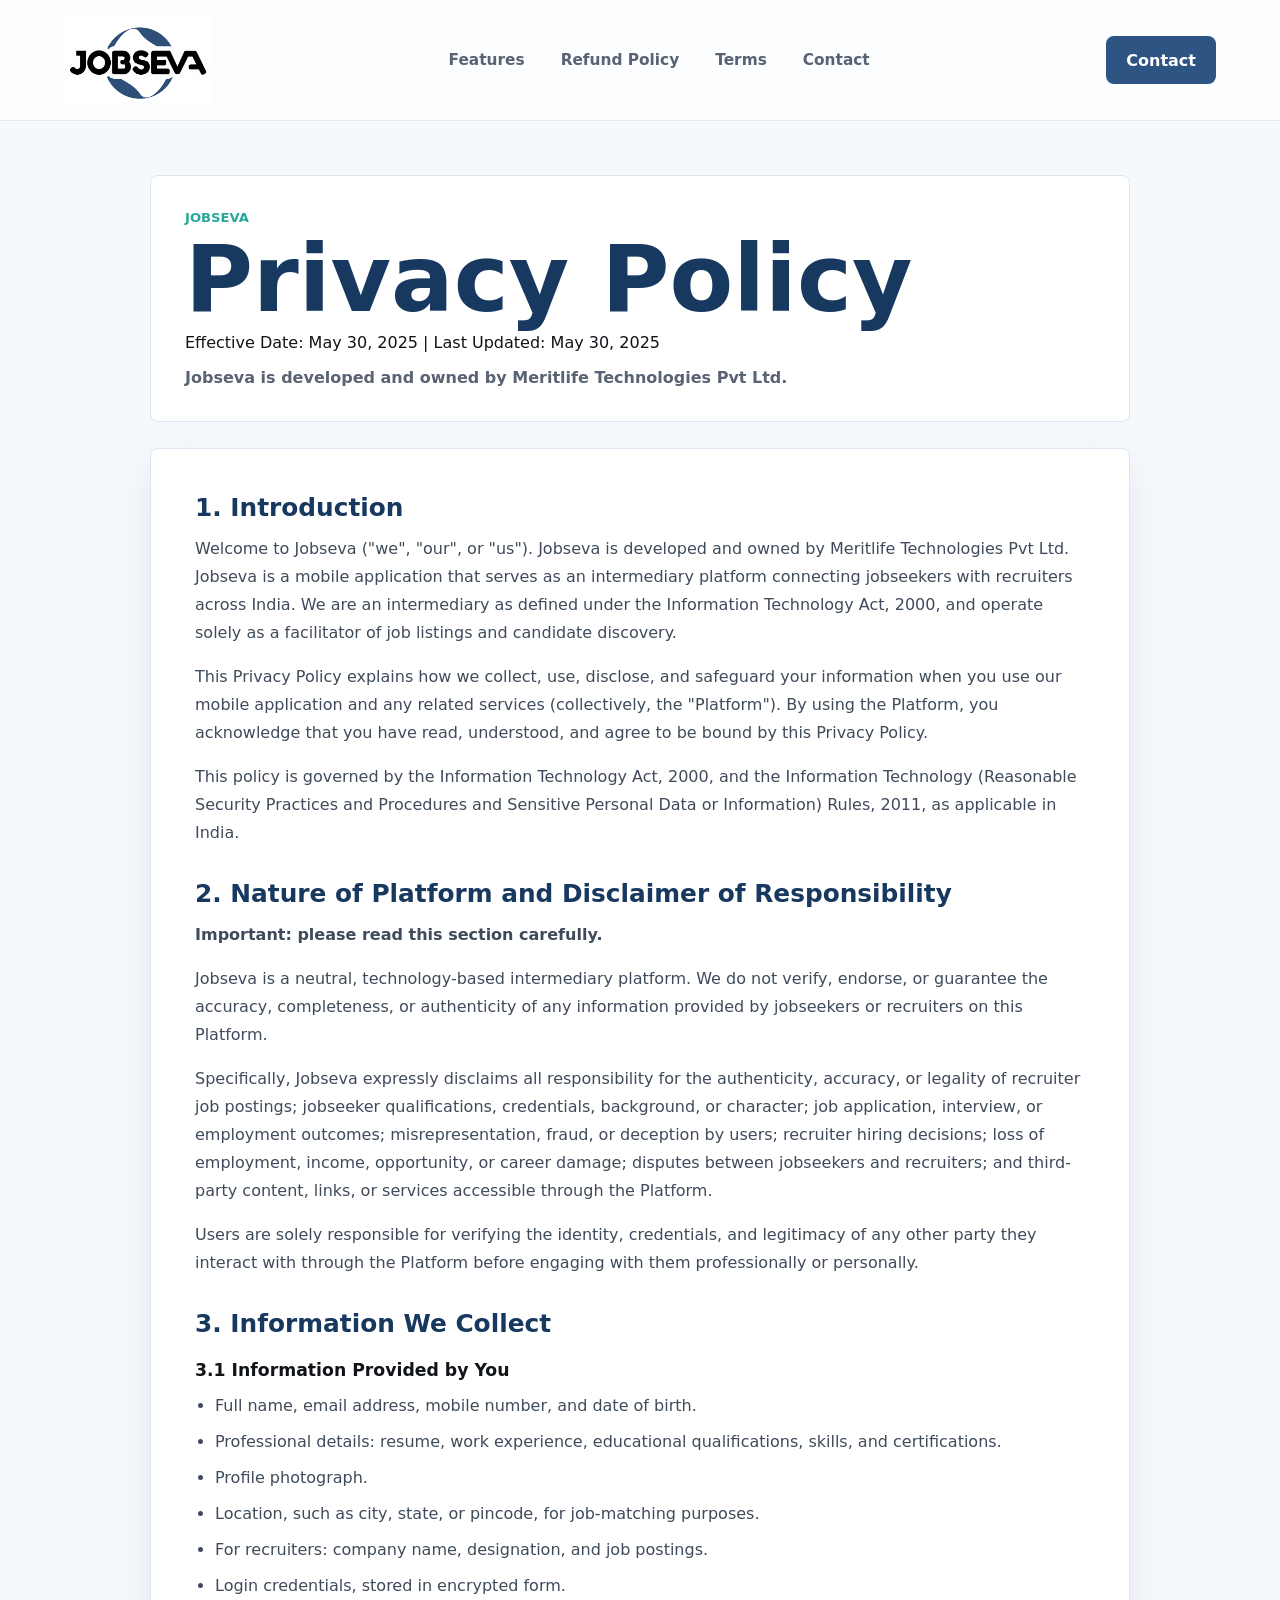
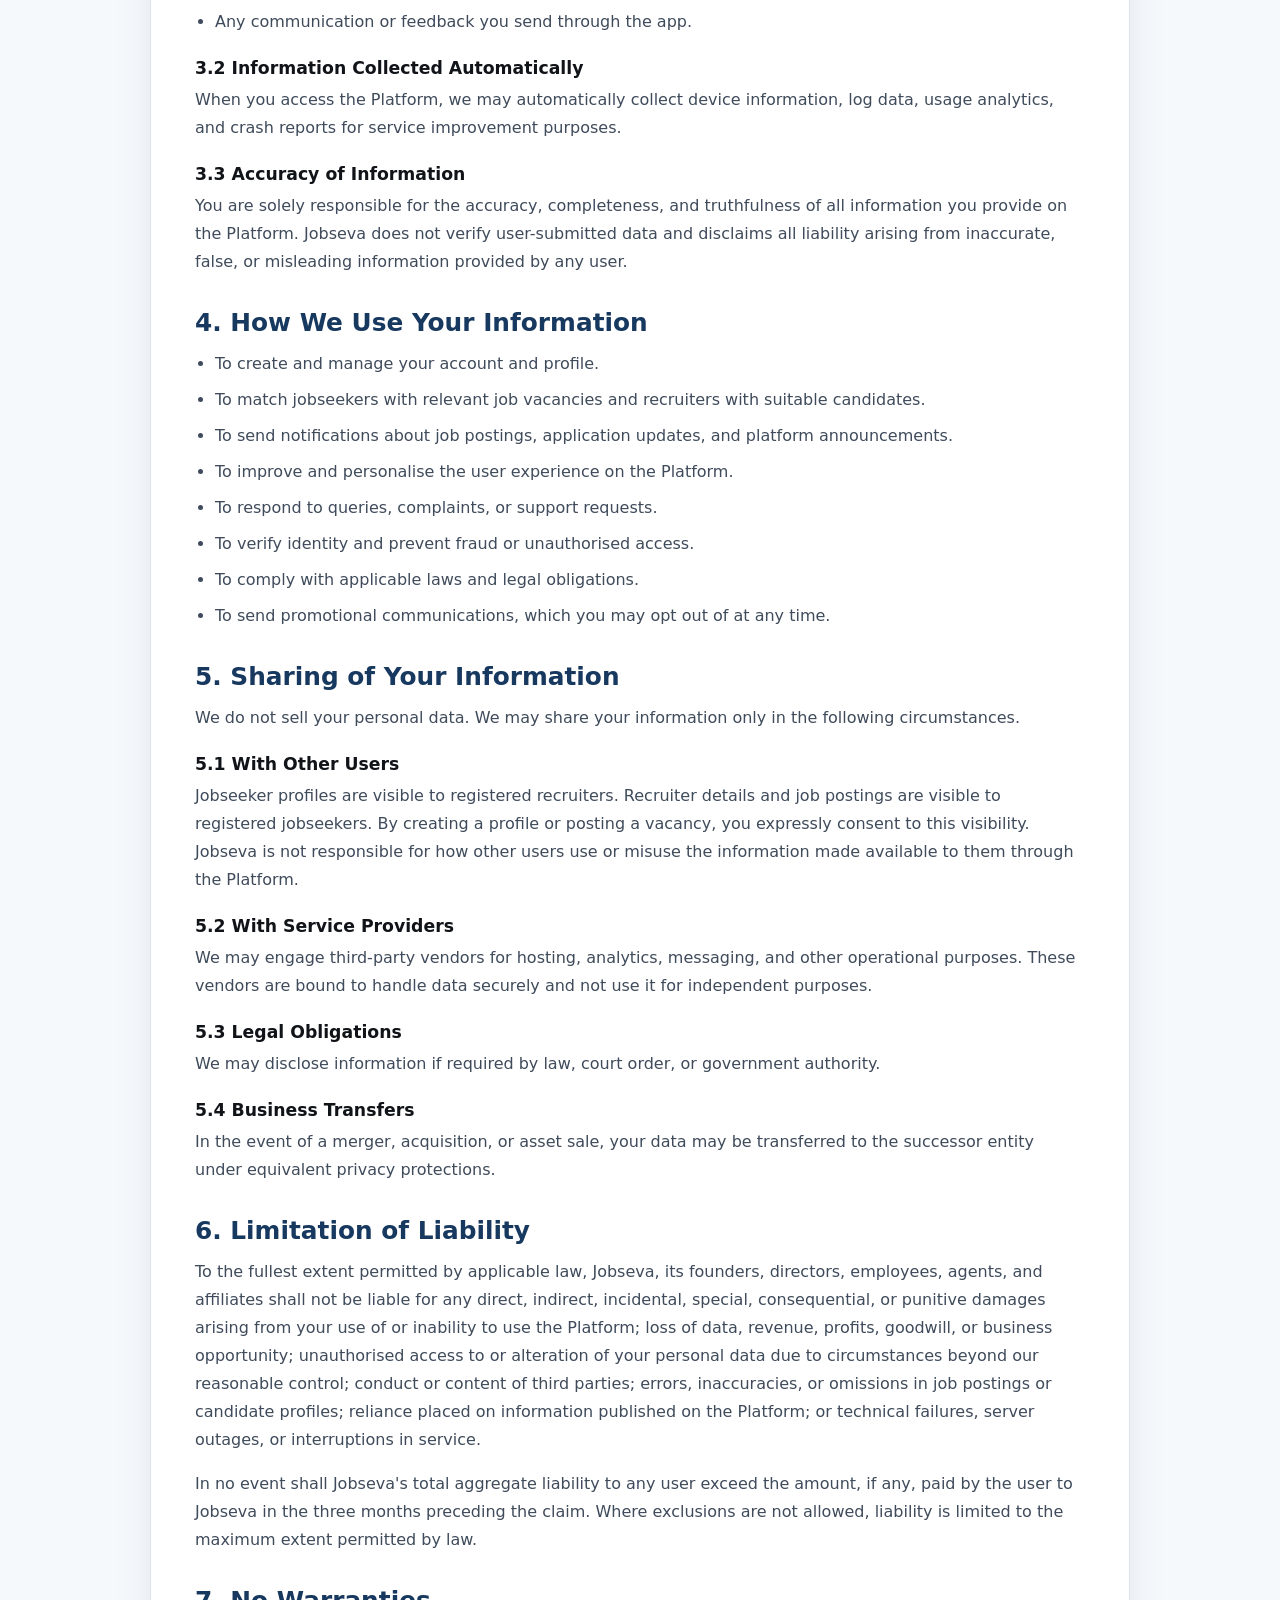
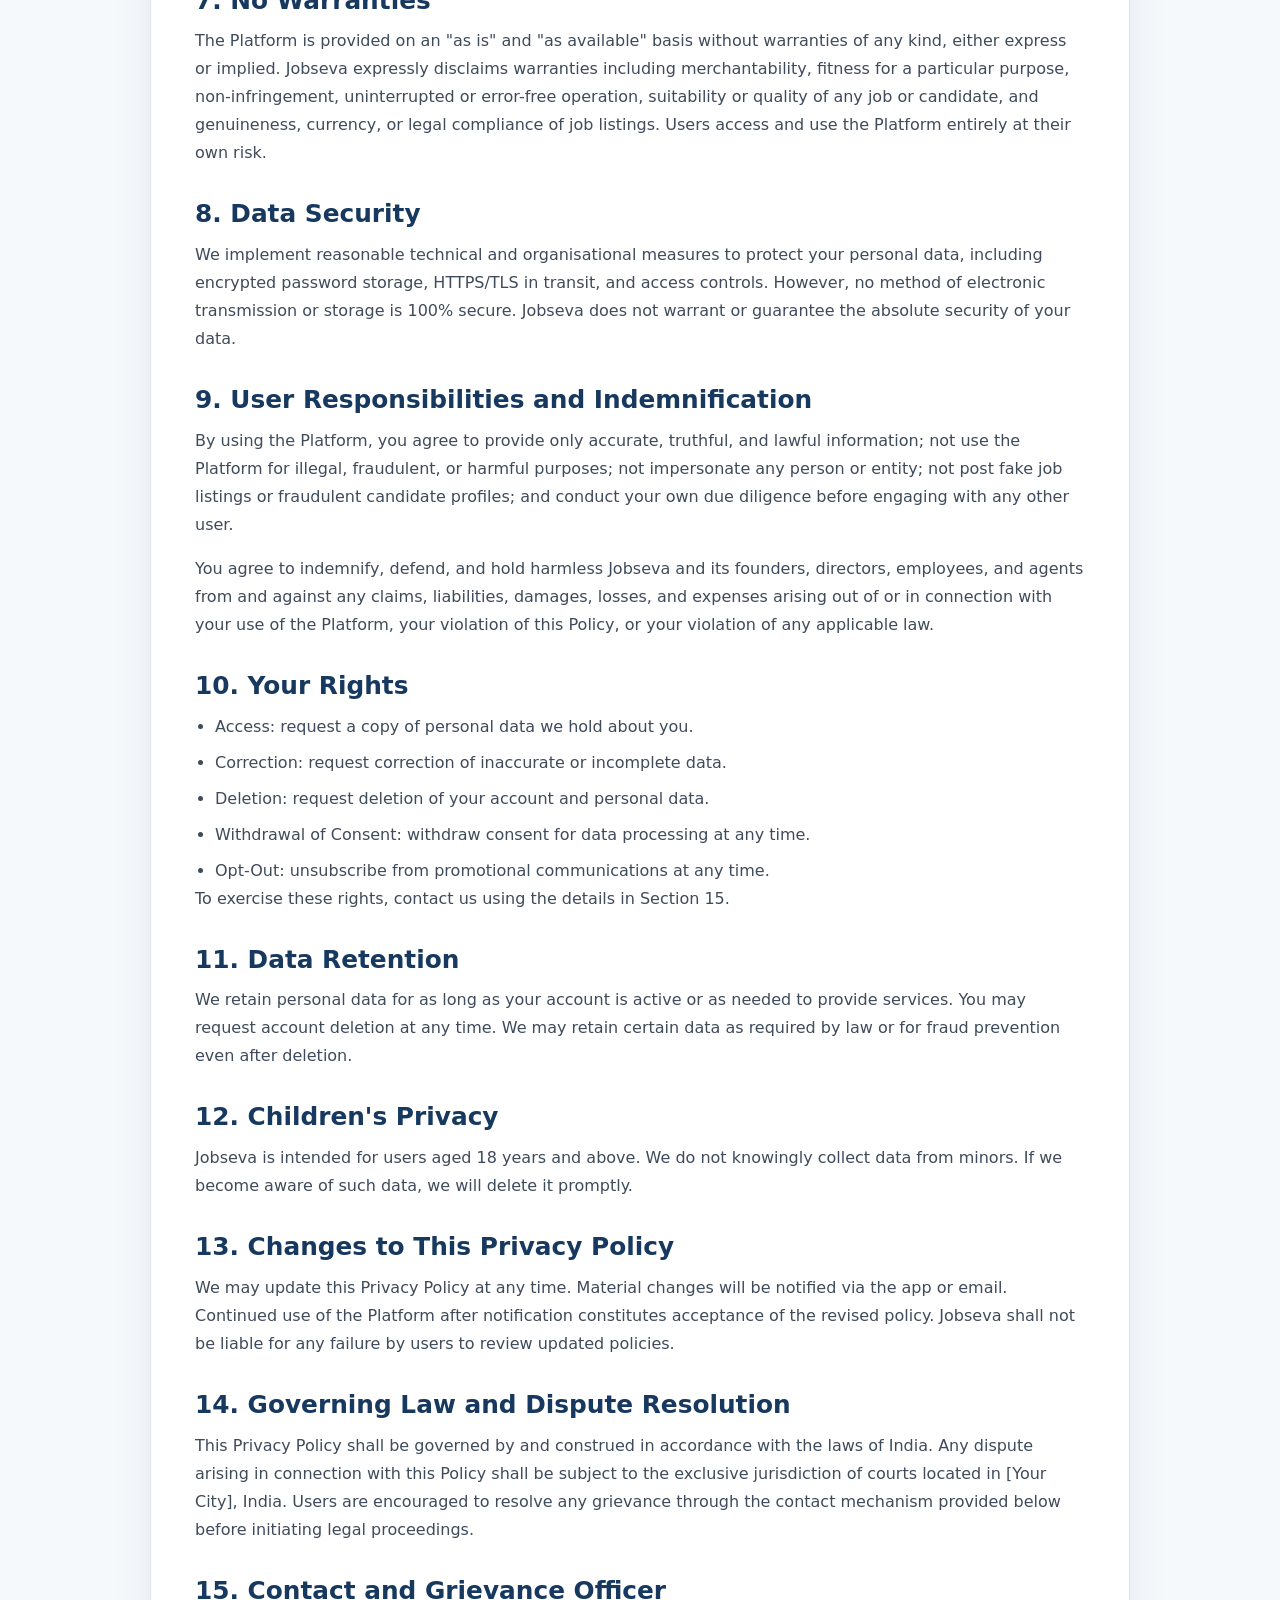
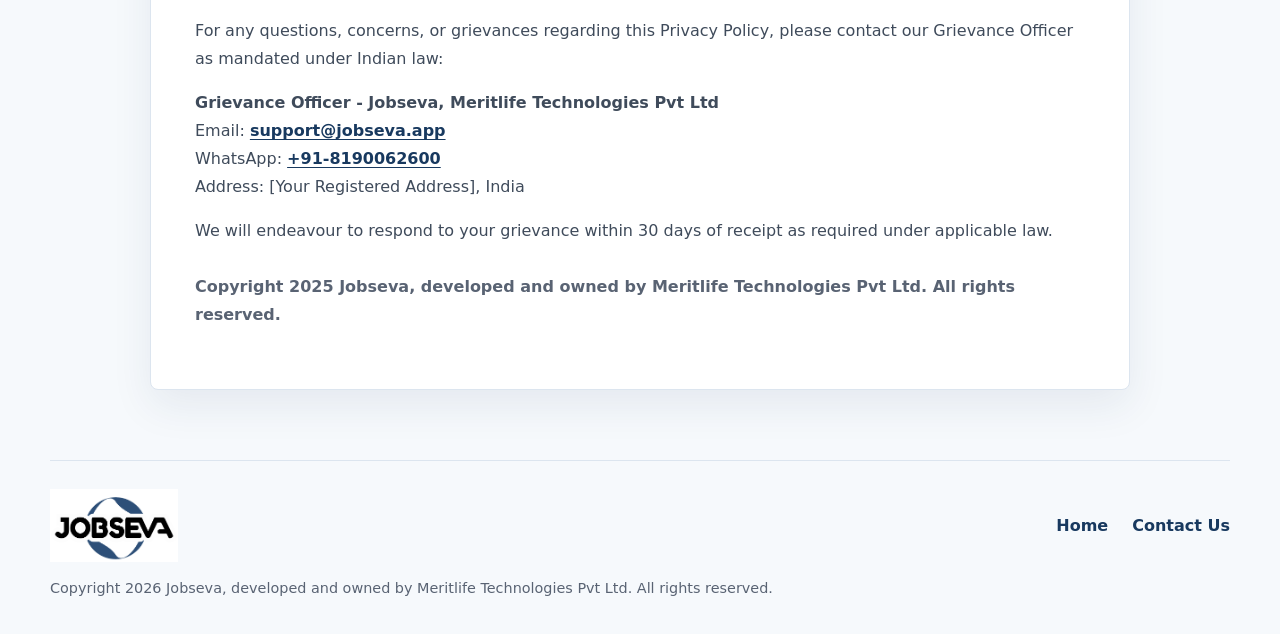
==== privacy-policy.html @ 1d665de0 "initial commit" ====
<!DOCTYPE html>
<html lang="en">
  <head>
    <meta charset="UTF-8" />
    <meta name="viewport" content="width=device-width, initial-scale=1.0" />
    <title>Jobseva Privacy Policy</title>
    <link rel="stylesheet" href="styles.css" />
  </head>
  <body class="legal-page">
    <header class="site-header">
      <a class="brand" href="index.html" aria-label="Jobseva home">
        <img src="jobseva-logo-cropped.png" alt="Jobseva" />
      </a>
      <nav class="nav-links" aria-label="Primary navigation">
        <a href="index.html#features">Features</a>
        <a href="index.html#refund-policy">Refund Policy</a>
        <a href="index.html#terms-and-conditions">Terms</a>
        <a href="index.html#contact">Contact</a>
      </nav>
      <a class="header-cta" href="index.html#contact">Contact</a>
    </header>

    <main class="legal-shell">
      <section class="legal-hero">
        <p class="eyebrow">JOBSEVA</p>
        <h1>Privacy Policy</h1>
        <p>Effective Date: May 30, 2025 | Last Updated: May 30, 2025</p>
        <p>Jobseva is developed and owned by Meritlife Technologies Pvt Ltd.</p>
      </section>

      <article class="legal-document">
        <h2>1. Introduction</h2>
        <p>Welcome to Jobseva ("we", "our", or "us"). Jobseva is developed and owned by Meritlife Technologies Pvt Ltd. Jobseva is a mobile application that serves as an intermediary platform connecting jobseekers with recruiters across India. We are an intermediary as defined under the Information Technology Act, 2000, and operate solely as a facilitator of job listings and candidate discovery.</p>
        <p>This Privacy Policy explains how we collect, use, disclose, and safeguard your information when you use our mobile application and any related services (collectively, the "Platform"). By using the Platform, you acknowledge that you have read, understood, and agree to be bound by this Privacy Policy.</p>
        <p>This policy is governed by the Information Technology Act, 2000, and the Information Technology (Reasonable Security Practices and Procedures and Sensitive Personal Data or Information) Rules, 2011, as applicable in India.</p>

        <h2>2. Nature of Platform and Disclaimer of Responsibility</h2>
        <p><strong>Important: please read this section carefully.</strong></p>
        <p>Jobseva is a neutral, technology-based intermediary platform. We do not verify, endorse, or guarantee the accuracy, completeness, or authenticity of any information provided by jobseekers or recruiters on this Platform.</p>
        <p>Specifically, Jobseva expressly disclaims all responsibility for the authenticity, accuracy, or legality of recruiter job postings; jobseeker qualifications, credentials, background, or character; job application, interview, or employment outcomes; misrepresentation, fraud, or deception by users; recruiter hiring decisions; loss of employment, income, opportunity, or career damage; disputes between jobseekers and recruiters; and third-party content, links, or services accessible through the Platform.</p>
        <p>Users are solely responsible for verifying the identity, credentials, and legitimacy of any other party they interact with through the Platform before engaging with them professionally or personally.</p>

        <h2>3. Information We Collect</h2>
        <h3>3.1 Information Provided by You</h3>
        <ul>
          <li>Full name, email address, mobile number, and date of birth.</li>
          <li>Professional details: resume, work experience, educational qualifications, skills, and certifications.</li>
          <li>Profile photograph.</li>
          <li>Location, such as city, state, or pincode, for job-matching purposes.</li>
          <li>For recruiters: company name, designation, and job postings.</li>
          <li>Login credentials, stored in encrypted form.</li>
          <li>Any communication or feedback you send through the app.</li>
        </ul>
        <h3>3.2 Information Collected Automatically</h3>
        <p>When you access the Platform, we may automatically collect device information, log data, usage analytics, and crash reports for service improvement purposes.</p>
        <h3>3.3 Accuracy of Information</h3>
        <p>You are solely responsible for the accuracy, completeness, and truthfulness of all information you provide on the Platform. Jobseva does not verify user-submitted data and disclaims all liability arising from inaccurate, false, or misleading information provided by any user.</p>

        <h2>4. How We Use Your Information</h2>
        <ul>
          <li>To create and manage your account and profile.</li>
          <li>To match jobseekers with relevant job vacancies and recruiters with suitable candidates.</li>
          <li>To send notifications about job postings, application updates, and platform announcements.</li>
          <li>To improve and personalise the user experience on the Platform.</li>
          <li>To respond to queries, complaints, or support requests.</li>
          <li>To verify identity and prevent fraud or unauthorised access.</li>
          <li>To comply with applicable laws and legal obligations.</li>
          <li>To send promotional communications, which you may opt out of at any time.</li>
        </ul>

        <h2>5. Sharing of Your Information</h2>
        <p>We do not sell your personal data. We may share your information only in the following circumstances.</p>
        <h3>5.1 With Other Users</h3>
        <p>Jobseeker profiles are visible to registered recruiters. Recruiter details and job postings are visible to registered jobseekers. By creating a profile or posting a vacancy, you expressly consent to this visibility. Jobseva is not responsible for how other users use or misuse the information made available to them through the Platform.</p>
        <h3>5.2 With Service Providers</h3>
        <p>We may engage third-party vendors for hosting, analytics, messaging, and other operational purposes. These vendors are bound to handle data securely and not use it for independent purposes.</p>
        <h3>5.3 Legal Obligations</h3>
        <p>We may disclose information if required by law, court order, or government authority.</p>
        <h3>5.4 Business Transfers</h3>
        <p>In the event of a merger, acquisition, or asset sale, your data may be transferred to the successor entity under equivalent privacy protections.</p>

        <h2>6. Limitation of Liability</h2>
        <p>To the fullest extent permitted by applicable law, Jobseva, its founders, directors, employees, agents, and affiliates shall not be liable for any direct, indirect, incidental, special, consequential, or punitive damages arising from your use of or inability to use the Platform; loss of data, revenue, profits, goodwill, or business opportunity; unauthorised access to or alteration of your personal data due to circumstances beyond our reasonable control; conduct or content of third parties; errors, inaccuracies, or omissions in job postings or candidate profiles; reliance placed on information published on the Platform; or technical failures, server outages, or interruptions in service.</p>
        <p>In no event shall Jobseva's total aggregate liability to any user exceed the amount, if any, paid by the user to Jobseva in the three months preceding the claim. Where exclusions are not allowed, liability is limited to the maximum extent permitted by law.</p>

        <h2>7. No Warranties</h2>
        <p>The Platform is provided on an "as is" and "as available" basis without warranties of any kind, either express or implied. Jobseva expressly disclaims warranties including merchantability, fitness for a particular purpose, non-infringement, uninterrupted or error-free operation, suitability or quality of any job or candidate, and genuineness, currency, or legal compliance of job listings. Users access and use the Platform entirely at their own risk.</p>

        <h2>8. Data Security</h2>
        <p>We implement reasonable technical and organisational measures to protect your personal data, including encrypted password storage, HTTPS/TLS in transit, and access controls. However, no method of electronic transmission or storage is 100% secure. Jobseva does not warrant or guarantee the absolute security of your data.</p>

        <h2>9. User Responsibilities and Indemnification</h2>
        <p>By using the Platform, you agree to provide only accurate, truthful, and lawful information; not use the Platform for illegal, fraudulent, or harmful purposes; not impersonate any person or entity; not post fake job listings or fraudulent candidate profiles; and conduct your own due diligence before engaging with any other user.</p>
        <p>You agree to indemnify, defend, and hold harmless Jobseva and its founders, directors, employees, and agents from and against any claims, liabilities, damages, losses, and expenses arising out of or in connection with your use of the Platform, your violation of this Policy, or your violation of any applicable law.</p>

        <h2>10. Your Rights</h2>
        <ul>
          <li>Access: request a copy of personal data we hold about you.</li>
          <li>Correction: request correction of inaccurate or incomplete data.</li>
          <li>Deletion: request deletion of your account and personal data.</li>
          <li>Withdrawal of Consent: withdraw consent for data processing at any time.</li>
          <li>Opt-Out: unsubscribe from promotional communications at any time.</li>
        </ul>
        <p>To exercise these rights, contact us using the details in Section 15.</p>

        <h2>11. Data Retention</h2>
        <p>We retain personal data for as long as your account is active or as needed to provide services. You may request account deletion at any time. We may retain certain data as required by law or for fraud prevention even after deletion.</p>

        <h2>12. Children's Privacy</h2>
        <p>Jobseva is intended for users aged 18 years and above. We do not knowingly collect data from minors. If we become aware of such data, we will delete it promptly.</p>

        <h2>13. Changes to This Privacy Policy</h2>
        <p>We may update this Privacy Policy at any time. Material changes will be notified via the app or email. Continued use of the Platform after notification constitutes acceptance of the revised policy. Jobseva shall not be liable for any failure by users to review updated policies.</p>

        <h2>14. Governing Law and Dispute Resolution</h2>
        <p>This Privacy Policy shall be governed by and construed in accordance with the laws of India. Any dispute arising in connection with this Policy shall be subject to the exclusive jurisdiction of courts located in [Your City], India. Users are encouraged to resolve any grievance through the contact mechanism provided below before initiating legal proceedings.</p>

        <h2>15. Contact and Grievance Officer</h2>
        <p>For any questions, concerns, or grievances regarding this Privacy Policy, please contact our Grievance Officer as mandated under Indian law:</p>
        <p><strong>Grievance Officer - Jobseva, Meritlife Technologies Pvt Ltd</strong><br />Email: <a href="mailto:support@jobseva.app">support@jobseva.app</a><br />WhatsApp: <a href="tel:+918190062600">+91-8190062600</a><br />Address: [Your Registered Address], India</p>
        <p>We will endeavour to respond to your grievance within 30 days of receipt as required under applicable law.</p>
        <p class="copyright-line">Copyright 2025 Jobseva, developed and owned by Meritlife Technologies Pvt Ltd. All rights reserved.</p>
      </article>
    </main>

    <footer class="site-footer">
      <img src="jobseva-logo-cropped.png" alt="Jobseva" />
      <nav aria-label="Footer navigation">
        <a href="index.html">Home</a>
        <a href="index.html#contact">Contact Us</a>
      </nav>
      <p>Copyright 2026 Jobseva, developed and owned by Meritlife Technologies Pvt Ltd. All rights reserved.</p>
    </footer>
  </body>
</html>
---- styles.css ----
:root {
  --ink: #101318;
  --muted: #596373;
  --brand: #2d5482;
  --brand-dark: #18395f;
  --teal: #28a69a;
  --gold: #f1b84b;
  --surface: #ffffff;
  --soft: #f3f7fb;
  --line: #dce5ef;
  --shadow: 0 24px 60px rgba(28, 54, 85, 0.16);
}

* {
  box-sizing: border-box;
}

html {
  scroll-behavior: smooth;
}

body {
  margin: 0;
  font-family: Inter, ui-sans-serif, system-ui, -apple-system, BlinkMacSystemFont, "Segoe UI", sans-serif;
  color: var(--ink);
  background: #fbfdff;
}

a {
  color: inherit;
  text-decoration: none;
}

.site-header {
  position: sticky;
  top: 0;
  z-index: 10;
  display: flex;
  align-items: center;
  justify-content: space-between;
  gap: 24px;
  padding: 18px clamp(20px, 5vw, 72px);
  border-bottom: 1px solid rgba(220, 229, 239, 0.82);
  background: rgba(251, 253, 255, 0.92);
  backdrop-filter: blur(18px);
}

.brand img {
  display: block;
  width: 148px;
  height: auto;
}

.nav-links {
  display: flex;
  gap: clamp(16px, 3vw, 36px);
  color: var(--muted);
  font-size: 0.96rem;
  font-weight: 700;
}

.nav-links a:hover {
  color: var(--brand);
}

.header-cta,
.primary-action,
.secondary-action,
.search-panel button,
.final-cta a {
  display: inline-flex;
  align-items: center;
  justify-content: center;
  min-height: 48px;
  border-radius: 8px;
  font-weight: 800;
}

.header-cta {
  padding: 0 20px;
  color: #fff;
  background: var(--brand);
}

.hero {
  display: grid;
  grid-template-columns: minmax(0, 1.02fr) minmax(330px, 0.78fr);
  gap: clamp(36px, 6vw, 90px);
  align-items: center;
  padding: clamp(42px, 5vw, 64px) clamp(20px, 5vw, 72px) 54px;
  background:
    linear-gradient(118deg, rgba(45, 84, 130, 0.1), transparent 48%),
    radial-gradient(circle at 86% 18%, rgba(40, 166, 154, 0.14), transparent 30%);
}

.hero-content {
  max-width: 760px;
}

.eyebrow {
  margin: 0 0 14px;
  color: var(--teal);
  font-size: 0.82rem;
  font-weight: 900;
  letter-spacing: 0;
  text-transform: uppercase;
}

h1,
h2,
h3,
p {
  margin-top: 0;
}

h1 {
  margin-bottom: 14px;
  color: var(--brand-dark);
  font-size: clamp(4rem, 12vw, 8.7rem);
  line-height: 0.88;
  letter-spacing: 0;
}

.hero-copy {
  max-width: 650px;
  margin-bottom: 28px;
  color: #394556;
  font-size: clamp(1.15rem, 2vw, 1.45rem);
  line-height: 1.55;
}

.search-panel {
  display: grid;
  grid-template-columns: 1fr 1fr auto;
  gap: 10px;
  max-width: 800px;
  padding: 10px;
  border: 1px solid var(--line);
  border-radius: 8px;
  background: var(--surface);
  box-shadow: var(--shadow);
}

.search-panel label {
  display: grid;
  gap: 4px;
  padding: 8px 12px;
  border: 1px solid var(--line);
  border-radius: 8px;
  background: var(--soft);
}

.search-panel span {
  color: var(--muted);
  font-size: 0.74rem;
  font-weight: 800;
}

.search-panel input {
  width: 100%;
  min-width: 0;
  border: 0;
  outline: 0;
  color: var(--ink);
  background: transparent;
  font: inherit;
  font-weight: 800;
}

.search-panel button,
.primary-action,
.final-cta a {
  border: 0;
  padding: 0 24px;
  color: #fff;
  background: var(--brand-dark);
  cursor: pointer;
}

.hero-actions {
  display: flex;
  flex-wrap: wrap;
  gap: 12px;
  margin-top: 22px;
}

.secondary-action {
  padding: 0 22px;
  border: 1px solid var(--line);
  color: var(--brand-dark);
  background: #fff;
}

.app-showcase {
  position: relative;
  display: grid;
  justify-items: center;
  min-height: 560px;
  padding: 34px 0 20px;
}

.showcase-label {
  justify-self: start;
  margin-left: 26px;
  padding: 8px 12px;
  border: 1px solid rgba(24, 57, 95, 0.12);
  border-radius: 8px;
  color: var(--brand-dark);
  background: rgba(255, 255, 255, 0.86);
  font-size: 0.76rem;
  font-weight: 900;
}

.screen-stack {
  position: relative;
  width: min(100%, 520px);
  height: 520px;
  margin-top: 8px;
}

.app-screen {
  position: absolute;
  overflow: hidden;
  width: 188px;
  min-height: 385px;
  padding: 12px;
  border: 7px solid #111827;
  border-radius: 24px;
  background: #fff;
  box-shadow: 0 24px 46px rgba(16, 19, 24, 0.2);
}

.screen-login {
  left: 0;
  top: 76px;
  transform: rotate(-6deg);
}

.screen-home {
  left: 144px;
  top: 10px;
  z-index: 2;
  width: 214px;
  min-height: 455px;
}

.screen-profile {
  right: 0;
  top: 92px;
  transform: rotate(5deg);
}

.status-bar {
  width: 58px;
  height: 5px;
  margin: 0 auto 34px;
  border-radius: 999px;
  background: #111827;
}

.splash-mark {
  display: grid;
  justify-items: center;
  gap: 4px;
  margin-bottom: 38px;
  padding-top: 18px;
}

.splash-mark img {
  width: 112px;
}

.splash-mark span {
  color: var(--muted);
  font-size: 0.64rem;
  font-weight: 800;
}

.login-card {
  display: grid;
  gap: 10px;
  padding: 14px;
  border: 1px solid var(--line);
  border-radius: 8px;
  background: #f9fbfe;
}

.login-card label {
  color: var(--muted);
  font-size: 0.64rem;
  font-weight: 900;
}

.input-line {
  height: 28px;
  border: 1px solid var(--line);
  border-radius: 6px;
  background: #fff;
}

.input-line.short {
  width: 82%;
}

.login-card button,
.post-job {
  min-height: 34px;
  border: 0;
  border-radius: 6px;
  color: #fff;
  background: var(--brand-dark);
  font-weight: 900;
}

.app-bar {
  display: flex;
  align-items: center;
  justify-content: space-between;
  margin: -12px -12px 14px;
  padding: 18px 14px 14px;
  color: #fff;
  background: var(--brand-dark);
  font-size: 0.78rem;
  font-weight: 900;
}

.app-bar strong {
  display: grid;
  place-items: center;
  width: 28px;
  height: 28px;
  border-radius: 999px;
  color: var(--brand-dark);
  background: #fff;
  font-size: 0.72rem;
}

.search-chip {
  padding: 11px 12px;
  border: 1px solid var(--line);
  border-radius: 8px;
  color: var(--muted);
  background: #f7f9fc;
  font-size: 0.72rem;
  font-weight: 800;
}

.category-row {
  display: grid;
  grid-template-columns: repeat(3, 1fr);
  gap: 7px;
  margin: 12px 0;
}

.category-row span {
  padding: 8px 0;
  border-radius: 6px;
  color: var(--brand-dark);
  background: #edf4fb;
  font-size: 0.62rem;
  font-weight: 900;
  text-align: center;
}

.mobile-job-card {
  display: grid;
  gap: 6px;
  margin-bottom: 10px;
  padding: 13px;
  border: 1px solid var(--line);
  border-radius: 8px;
  background: #fff;
}

.mobile-job-card small {
  color: var(--teal);
  font-weight: 900;
}

.mobile-job-card h2 {
  margin: 0;
  color: var(--brand-dark);
  font-size: 1rem;
}

.mobile-job-card p {
  margin: 0;
  color: var(--muted);
  font-size: 0.72rem;
}

.mobile-job-card div {
  display: flex;
  justify-content: space-between;
  align-items: center;
  margin-top: 4px;
}

.mobile-job-card span {
  color: var(--muted);
  font-size: 0.66rem;
  font-weight: 800;
}

.mobile-job-card strong {
  padding: 6px 10px;
  border-radius: 6px;
  color: #fff;
  background: var(--brand-dark);
  font-size: 0.66rem;
}

.muted-card {
  background: #f8fbff;
}

.bottom-nav {
  position: absolute;
  right: 0;
  bottom: 0;
  left: 0;
  display: grid;
  grid-template-columns: repeat(4, 1fr);
  gap: 12px;
  padding: 12px 22px 16px;
  background: var(--brand-dark);
}

.bottom-nav span {
  height: 8px;
  border-radius: 999px;
  background: rgba(255, 255, 255, 0.72);
}

.profile-panel {
  display: grid;
  justify-items: center;
  gap: 8px;
  padding: 18px 12px;
  border: 1px solid var(--line);
  border-radius: 8px;
  background: #f8fbff;
  text-align: center;
}

.avatar {
  width: 54px;
  height: 54px;
  border-radius: 999px;
  background: linear-gradient(135deg, var(--brand), var(--teal));
}

.profile-panel p {
  margin: 0;
  color: var(--muted);
  font-size: 0.7rem;
}

.pipeline-list {
  display: grid;
  gap: 10px;
  margin: 16px 0;
}

.pipeline-list span {
  height: 34px;
  border: 1px solid var(--line);
  border-radius: 8px;
  background: linear-gradient(90deg, #edf4fb 35%, #fff 35%);
}

.trust-band strong {
  display: block;
  color: var(--brand-dark);
  font-size: 1.5rem;
}

.trust-band span {
  color: var(--muted);
  font-size: 0.86rem;
  font-weight: 700;
}

.trust-band,
.features,
.workflow,
.final-cta,
.policies,
.site-footer {
  margin: 0 auto;
  width: min(1180px, calc(100% - 40px));
}

.trust-band {
  display: grid;
  grid-template-columns: repeat(4, 1fr);
  gap: 1px;
  overflow: hidden;
  border: 1px solid var(--line);
  border-radius: 8px;
  background: var(--line);
  transform: translateY(-24px);
}

.trust-band div {
  padding: 24px;
  background: #fff;
}

.features {
  padding: 74px 0;
}

.section-heading {
  max-width: 620px;
  margin-bottom: 28px;
}

.section-heading h2,
.workflow h2,
.final-cta h2 {
  margin-bottom: 0;
  color: var(--brand-dark);
  font-size: clamp(2rem, 4vw, 3.4rem);
  line-height: 1.04;
}

.feature-grid {
  display: grid;
  grid-template-columns: repeat(3, 1fr);
  gap: 18px;
}

.feature-grid article {
  min-height: 250px;
  padding: 28px;
  border: 1px solid var(--line);
  border-radius: 8px;
  background: #fff;
}

.feature-icon {
  display: inline-flex;
  align-items: center;
  justify-content: center;
  width: 48px;
  height: 48px;
  margin-bottom: 26px;
  border-radius: 8px;
  color: #fff;
  background: var(--brand);
  font-weight: 900;
}

.feature-grid h3 {
  margin-bottom: 10px;
  font-size: 1.35rem;
}

.feature-grid p,
.workflow span,
.final-cta p {
  color: var(--muted);
  line-height: 1.6;
}

.workflow {
  display: grid;
  grid-template-columns: 0.85fr 1fr;
  gap: 48px;
  align-items: start;
  padding: 68px clamp(22px, 5vw, 58px);
  border-radius: 8px;
  color: #fff;
  background: #101318;
}

.workflow h2 {
  color: #fff;
}

.workflow ol {
  display: grid;
  gap: 14px;
  margin: 0;
  padding: 0;
  list-style: none;
  counter-reset: step;
}

.workflow li {
  position: relative;
  padding: 20px 20px 20px 72px;
  border: 1px solid rgba(255, 255, 255, 0.14);
  border-radius: 8px;
  background: rgba(255, 255, 255, 0.06);
}

.workflow li::before {
  position: absolute;
  top: 20px;
  left: 20px;
  display: grid;
  place-items: center;
  width: 34px;
  height: 34px;
  border-radius: 8px;
  color: #101318;
  background: var(--gold);
  content: counter(step);
  counter-increment: step;
  font-weight: 900;
}

.workflow strong {
  display: block;
  margin-bottom: 7px;
  font-size: 1.1rem;
}

.workflow span {
  color: rgba(255, 255, 255, 0.72);
}

.final-cta {
  display: grid;
  grid-template-columns: auto 1fr auto;
  gap: 28px;
  align-items: center;
  margin-top: 74px;
  margin-bottom: 44px;
  padding: 28px;
  border: 1px solid var(--line);
  border-radius: 8px;
  background: #fff;
  box-shadow: 0 16px 42px rgba(28, 54, 85, 0.09);
}

.final-cta img {
  width: 150px;
}

.final-cta h2 {
  font-size: clamp(1.8rem, 3vw, 2.5rem);
}

.final-cta p {
  margin: 8px 0 0;
}

.final-cta a {
  min-width: 132px;
}

.policies {
  padding: 42px 0 76px;
}

.policy-grid {
  display: grid;
  grid-template-columns: repeat(2, 1fr);
  gap: 18px;
}

.policy-grid article {
  min-height: 340px;
  padding: 28px;
  border: 1px solid var(--line);
  border-radius: 8px;
  background: #fff;
  box-shadow: 0 12px 34px rgba(28, 54, 85, 0.07);
}

.policy-kicker {
  display: inline-flex;
  margin-bottom: 18px;
  padding: 7px 10px;
  border-radius: 8px;
  color: #fff;
  background: var(--brand-dark);
  font-size: 0.76rem;
  font-weight: 900;
}

.policy-grid h3 {
  margin-bottom: 12px;
  color: var(--brand-dark);
  font-size: 1.45rem;
}

.policy-grid p,
.policy-grid li {
  color: var(--muted);
  line-height: 1.65;
}

.policy-grid ul {
  display: grid;
  gap: 8px;
  margin: 18px 0 0;
  padding-left: 18px;
}

.contact-card {
  color: #fff;
  background: var(--brand-dark) !important;
}

.contact-card .policy-kicker {
  color: var(--brand-dark);
  background: #fff;
}

.contact-card h3,
.contact-card p {
  color: #fff;
}

.contact-list {
  display: grid;
  gap: 10px;
  margin-top: 20px;
}

.contact-list a,
.contact-list span {
  display: flex;
  align-items: center;
  min-height: 42px;
  padding: 0 14px;
  border: 1px solid rgba(255, 255, 255, 0.18);
  border-radius: 8px;
  color: #fff;
  background: rgba(255, 255, 255, 0.08);
  font-weight: 800;
}

.site-footer {
  display: grid;
  grid-template-columns: auto 1fr;
  gap: 18px 34px;
  align-items: center;
  padding: 28px 0 38px;
  border-top: 1px solid var(--line);
}

.site-footer img {
  width: 128px;
}

.site-footer nav {
  display: flex;
  flex-wrap: wrap;
  justify-content: flex-end;
  gap: 14px 24px;
  color: var(--brand-dark);
  font-weight: 800;
}

.site-footer p {
  grid-column: 1 / -1;
  margin: 0;
  color: var(--muted);
  font-size: 0.9rem;
}

.policy-actions {
  display: flex;
  flex-wrap: wrap;
  gap: 10px;
  margin-top: 22px;
}

.policy-actions a {
  display: inline-flex;
  align-items: center;
  min-height: 42px;
  padding: 0 14px;
  border-radius: 8px;
  color: #fff;
  background: var(--brand-dark);
  font-weight: 900;
}

.policy-actions a + a {
  border: 1px solid var(--line);
  color: var(--brand-dark);
  background: #fff;
}

.legal-page {
  background: #f6f9fc;
}

.legal-shell {
  width: min(980px, calc(100% - 40px));
  margin: 0 auto;
  padding: 54px 0 70px;
}

.legal-hero {
  margin-bottom: 26px;
  padding: 34px;
  border: 1px solid var(--line);
  border-radius: 8px;
  background: #fff;
}

.legal-hero h1 {
  margin-bottom: 12px;
  font-size: clamp(3rem, 8vw, 5.8rem);
}

.legal-hero p:last-child {
  margin-bottom: 0;
  color: var(--muted);
  font-weight: 800;
}

.legal-document {
  padding: clamp(24px, 5vw, 44px);
  border: 1px solid var(--line);
  border-radius: 8px;
  background: #fff;
  box-shadow: 0 16px 42px rgba(28, 54, 85, 0.08);
}

.legal-document h2 {
  margin: 32px 0 12px;
  color: var(--brand-dark);
  font-size: 1.55rem;
  line-height: 1.2;
}

.legal-document h2:first-child {
  margin-top: 0;
}

.legal-document h3 {
  margin: 22px 0 8px;
  color: var(--ink);
  font-size: 1.08rem;
}

.legal-document p,
.legal-document li {
  color: #3f4b5b;
  line-height: 1.75;
}

.legal-document ul {
  display: grid;
  gap: 8px;
  margin: 12px 0 0;
  padding-left: 20px;
}

.legal-document a {
  color: var(--brand-dark);
  font-weight: 900;
  text-decoration: underline;
  text-underline-offset: 3px;
}

.copyright-line {
  margin-top: 28px;
  color: var(--muted) !important;
  font-weight: 800;
}

@media (max-width: 920px) {
  .nav-links {
    display: none;
  }

  .hero {
    grid-template-columns: 1fr;
    padding-top: 42px;
  }

  .hero-content {
    max-width: none;
  }

  .app-showcase {
    min-height: 520px;
  }

  .trust-band,
  .feature-grid,
  .workflow,
  .policy-grid {
    grid-template-columns: 1fr 1fr;
  }

  .workflow {
    gap: 28px;
  }
}

@media (max-width: 680px) {
  .site-header {
    padding: 14px 18px;
  }

  .brand img {
    width: 124px;
  }

  .header-cta {
    min-height: 42px;
    padding: 0 14px;
  }

  .hero {
    min-height: auto;
    padding: 34px 18px 56px;
  }

  h1 {
    font-size: clamp(3.4rem, 18vw, 5.5rem);
  }

  .search-panel {
    grid-template-columns: 1fr;
  }

  .search-panel button {
    width: 100%;
  }

  .app-showcase {
    min-height: 470px;
    padding-top: 12px;
  }

  .showcase-label {
    margin-left: 0;
  }

  .screen-stack {
    width: 340px;
    height: 430px;
  }

  .app-screen {
    width: 154px;
    min-height: 316px;
    border-width: 5px;
    border-radius: 20px;
  }

  .screen-login {
    left: 0;
    top: 76px;
  }

  .screen-home {
    left: 92px;
    top: 14px;
    width: 174px;
    min-height: 380px;
  }

  .screen-profile {
    right: 0;
    top: 90px;
  }

  .splash-mark img {
    width: 86px;
  }

  .screen-login .login-card,
  .screen-profile .pipeline-list {
    display: none;
  }

  .trust-band,
  .feature-grid,
  .workflow,
  .final-cta,
  .policy-grid,
  .site-footer {
    grid-template-columns: 1fr;
  }

  .trust-band,
  .features,
  .workflow,
  .final-cta,
  .policies,
  .site-footer {
    width: calc(100% - 32px);
  }

  .trust-band {
    transform: translateY(-12px);
  }

  .features {
    padding: 48px 0;
  }

  .feature-grid article {
    min-height: auto;
  }

  .workflow {
    padding: 36px 22px;
  }

  .final-cta {
    margin-top: 42px;
    text-align: left;
  }

  .final-cta a {
    width: 100%;
  }

  .policies {
    padding: 38px 0 54px;
  }

  .policy-grid article {
    min-height: auto;
    padding: 22px;
  }

  .site-footer nav {
    justify-content: flex-start;
  }

  .legal-shell {
    width: calc(100% - 32px);
    padding: 36px 0 52px;
  }

  .legal-hero {
    padding: 24px;
  }
}
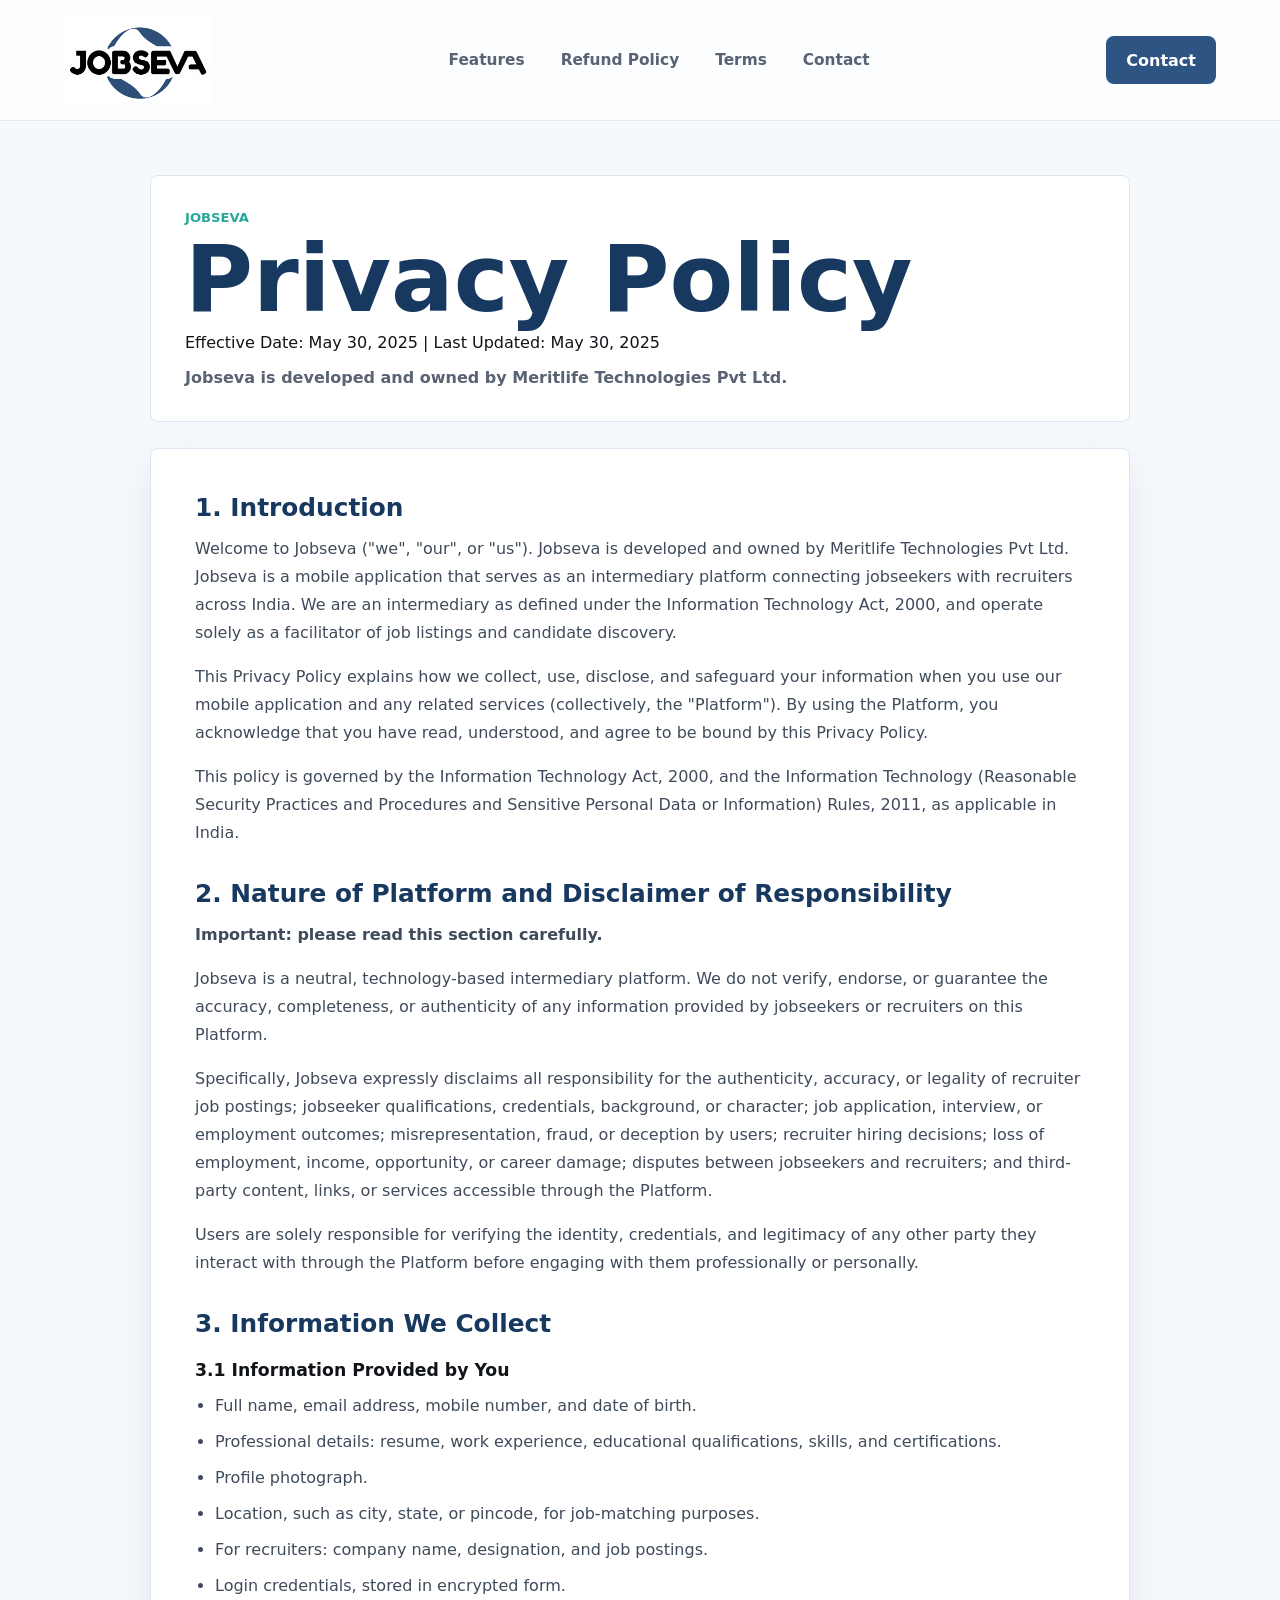
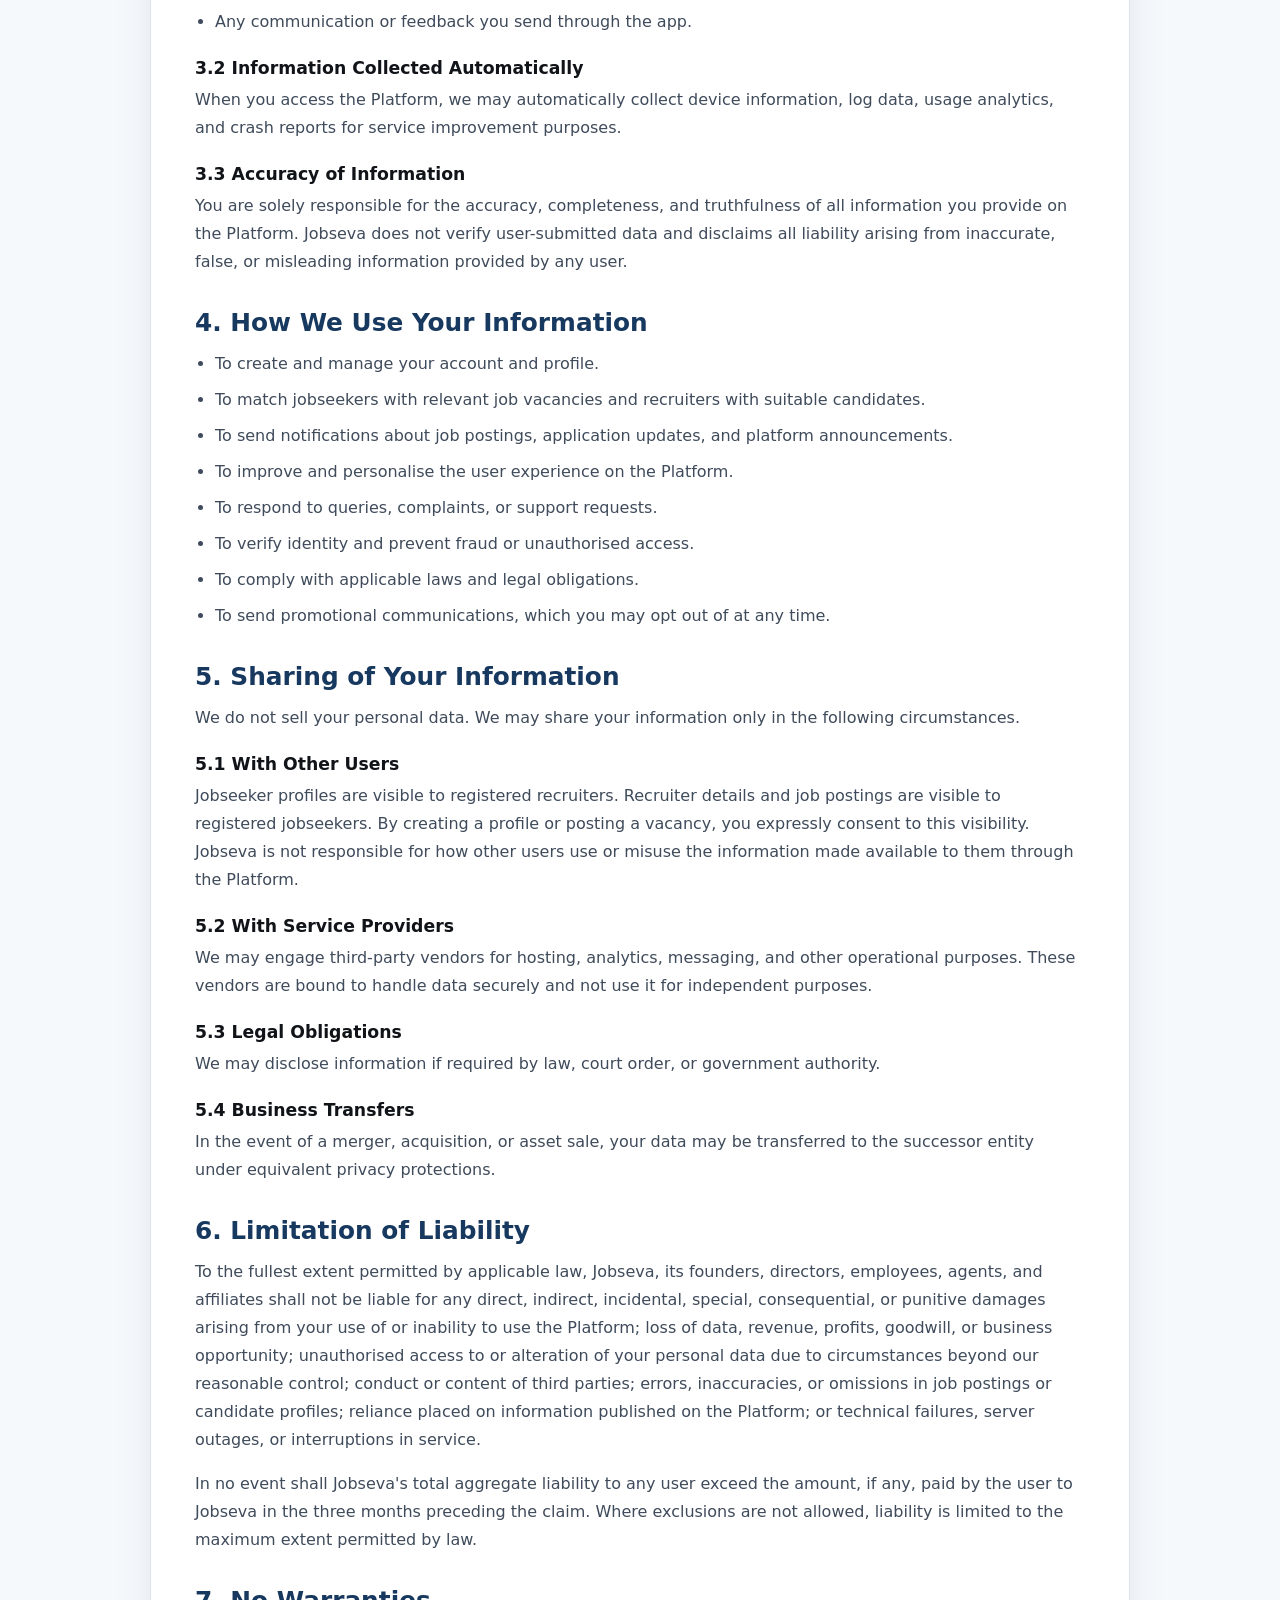
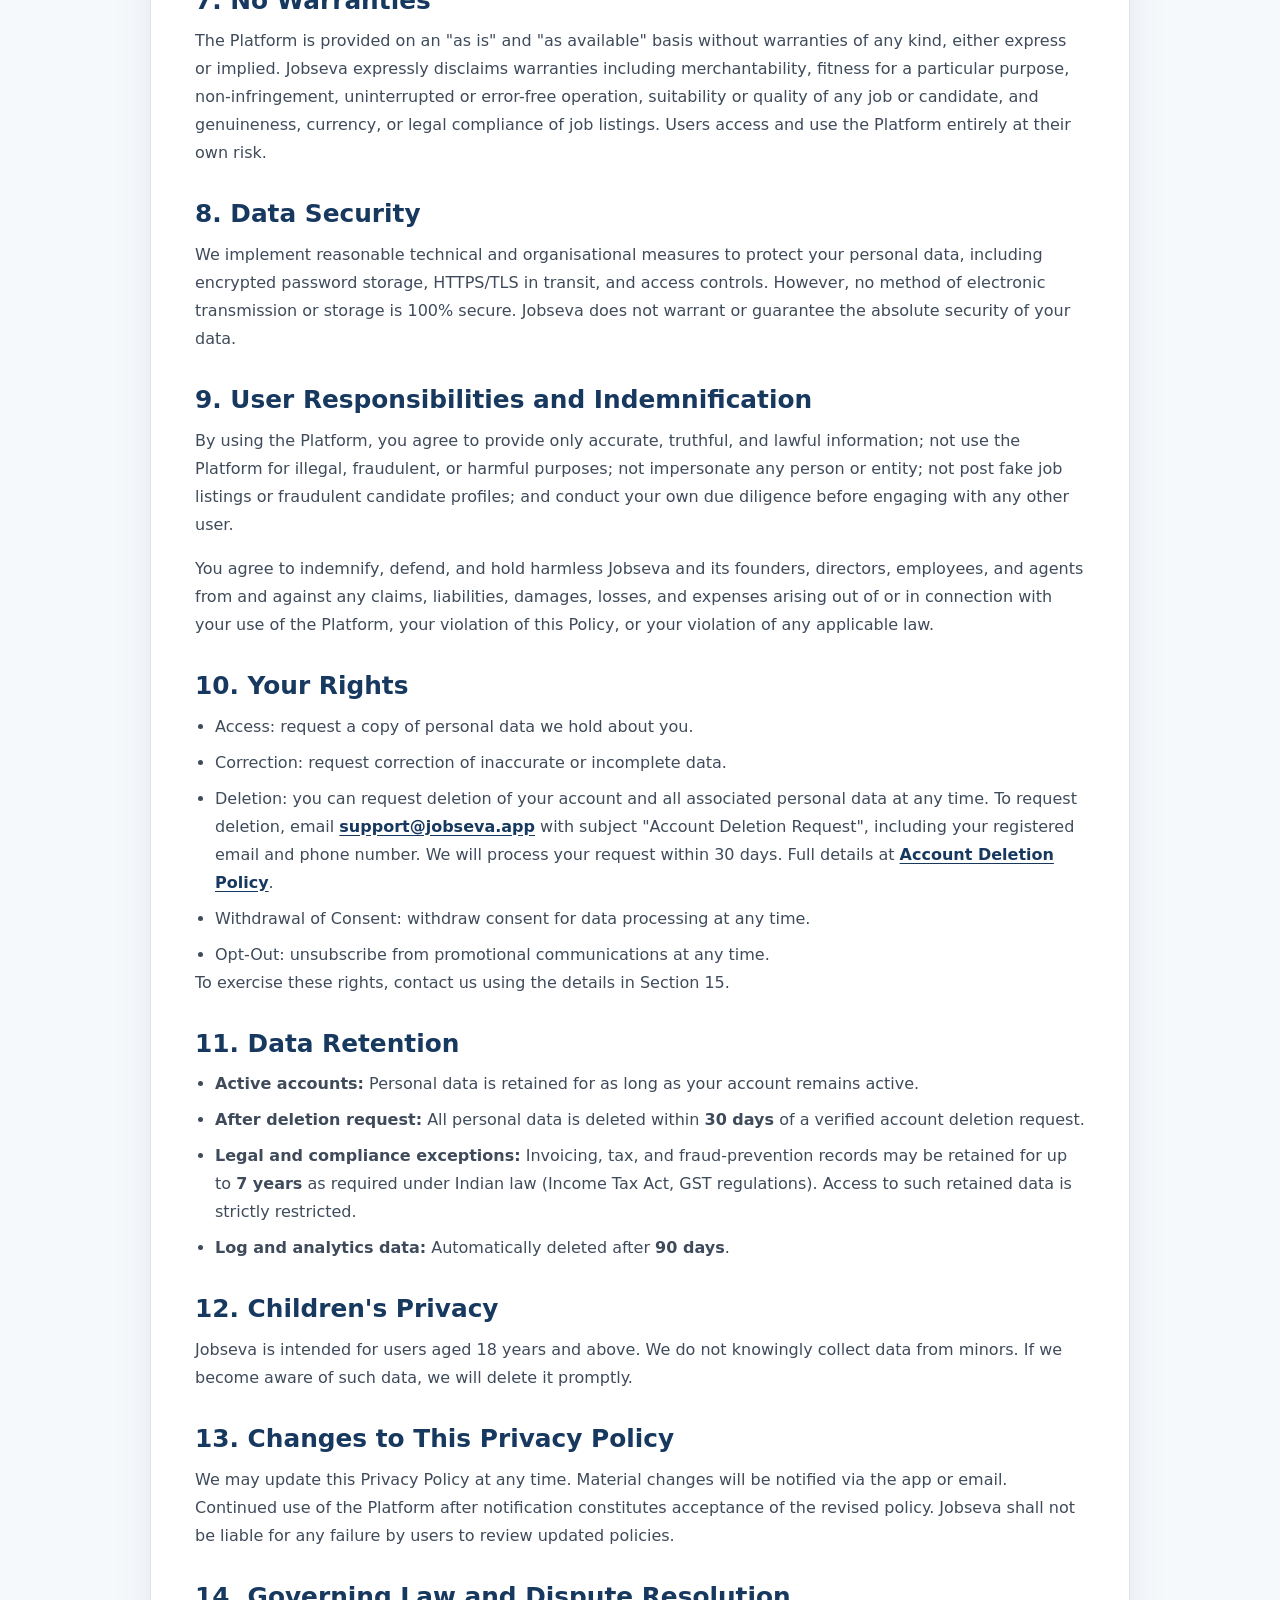
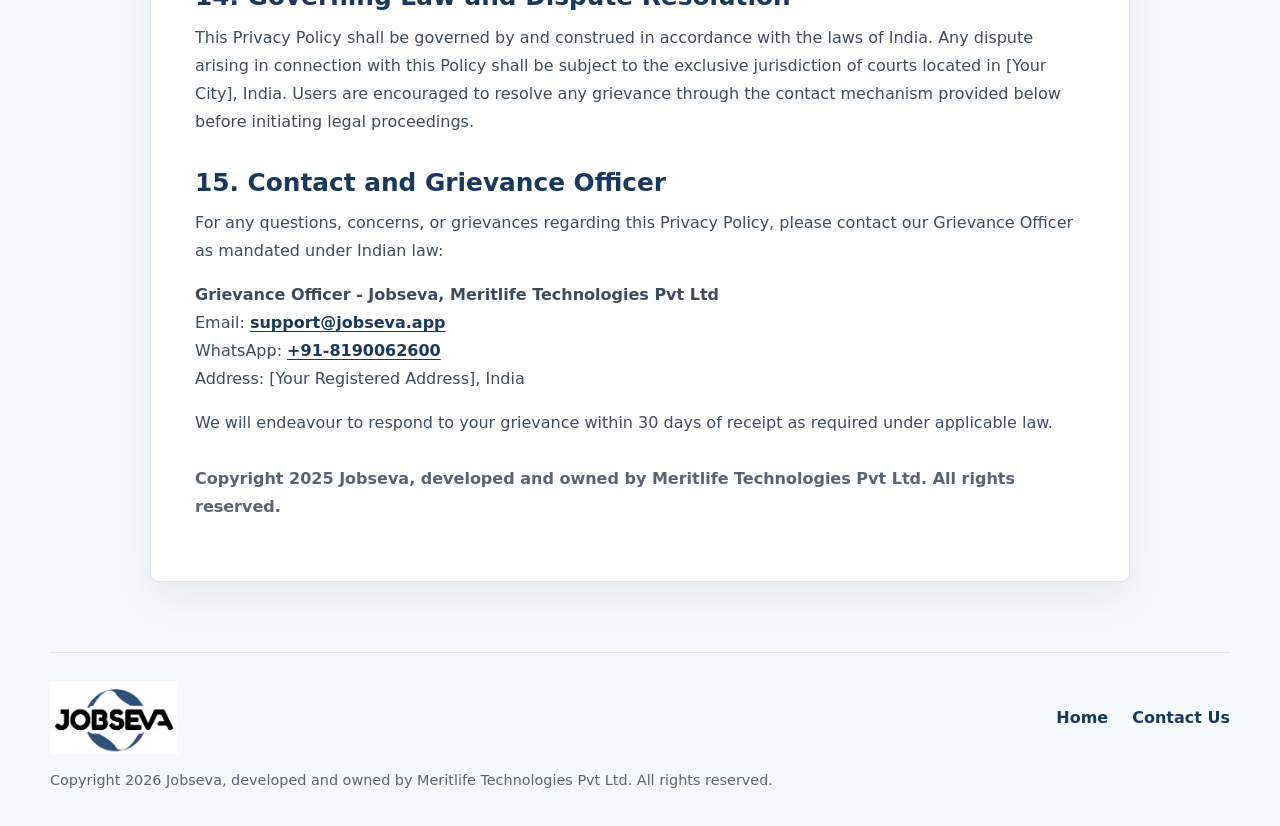
==== commit 711bdde2: "fix privacy policy: add data retention periods and deletion process" ====
--- a/privacy-policy.html
+++ b/privacy-policy.html
@@ -5,6 +5,7 @@
     <meta name="viewport" content="width=device-width, initial-scale=1.0" />
     <title>Jobseva Privacy Policy</title>
     <link rel="stylesheet" href="styles.css" />
+    <link rel="icon" type="image/png" href="jobseva-logo.png" />
   </head>
   <body class="legal-page">
     <header class="site-header">
@@ -97,14 +98,19 @@
         <ul>
           <li>Access: request a copy of personal data we hold about you.</li>
           <li>Correction: request correction of inaccurate or incomplete data.</li>
-          <li>Deletion: request deletion of your account and personal data.</li>
+          <li>Deletion: you can request deletion of your account and all associated personal data at any time. To request deletion, email <a href="mailto:support@jobseva.app">support@jobseva.app</a> with subject "Account Deletion Request", including your registered email and phone number. We will process your request within 30 days. Full details at <a href="account-deletion.html">Account Deletion Policy</a>.</li>
           <li>Withdrawal of Consent: withdraw consent for data processing at any time.</li>
           <li>Opt-Out: unsubscribe from promotional communications at any time.</li>
         </ul>
         <p>To exercise these rights, contact us using the details in Section 15.</p>
 
         <h2>11. Data Retention</h2>
-        <p>We retain personal data for as long as your account is active or as needed to provide services. You may request account deletion at any time. We may retain certain data as required by law or for fraud prevention even after deletion.</p>
+        <ul>
+          <li><strong>Active accounts:</strong> Personal data is retained for as long as your account remains active.</li>
+          <li><strong>After deletion request:</strong> All personal data is deleted within <strong>30 days</strong> of a verified account deletion request.</li>
+          <li><strong>Legal and compliance exceptions:</strong> Invoicing, tax, and fraud-prevention records may be retained for up to <strong>7 years</strong> as required under Indian law (Income Tax Act, GST regulations). Access to such retained data is strictly restricted.</li>
+          <li><strong>Log and analytics data:</strong> Automatically deleted after <strong>90 days</strong>.</li>
+        </ul>
 
         <h2>12. Children's Privacy</h2>
         <p>Jobseva is intended for users aged 18 years and above. We do not knowingly collect data from minors. If we become aware of such data, we will delete it promptly.</p>
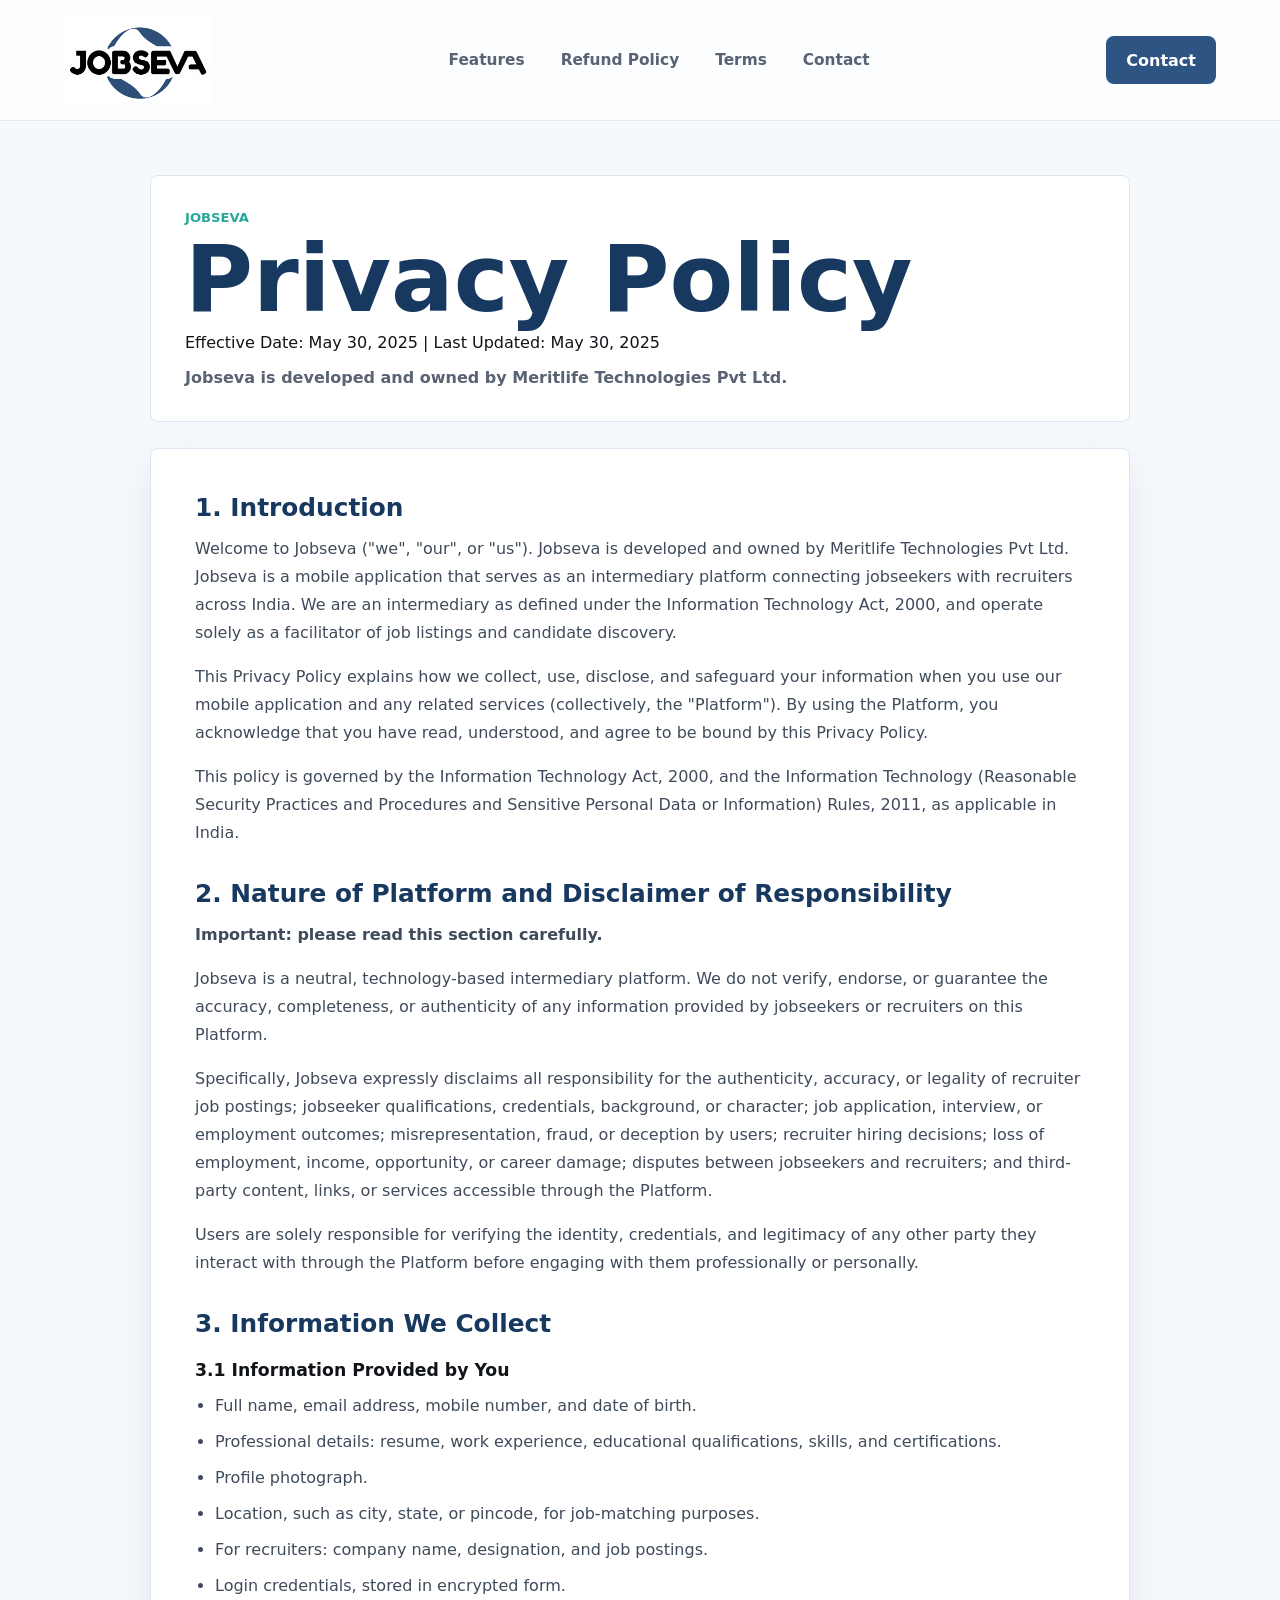
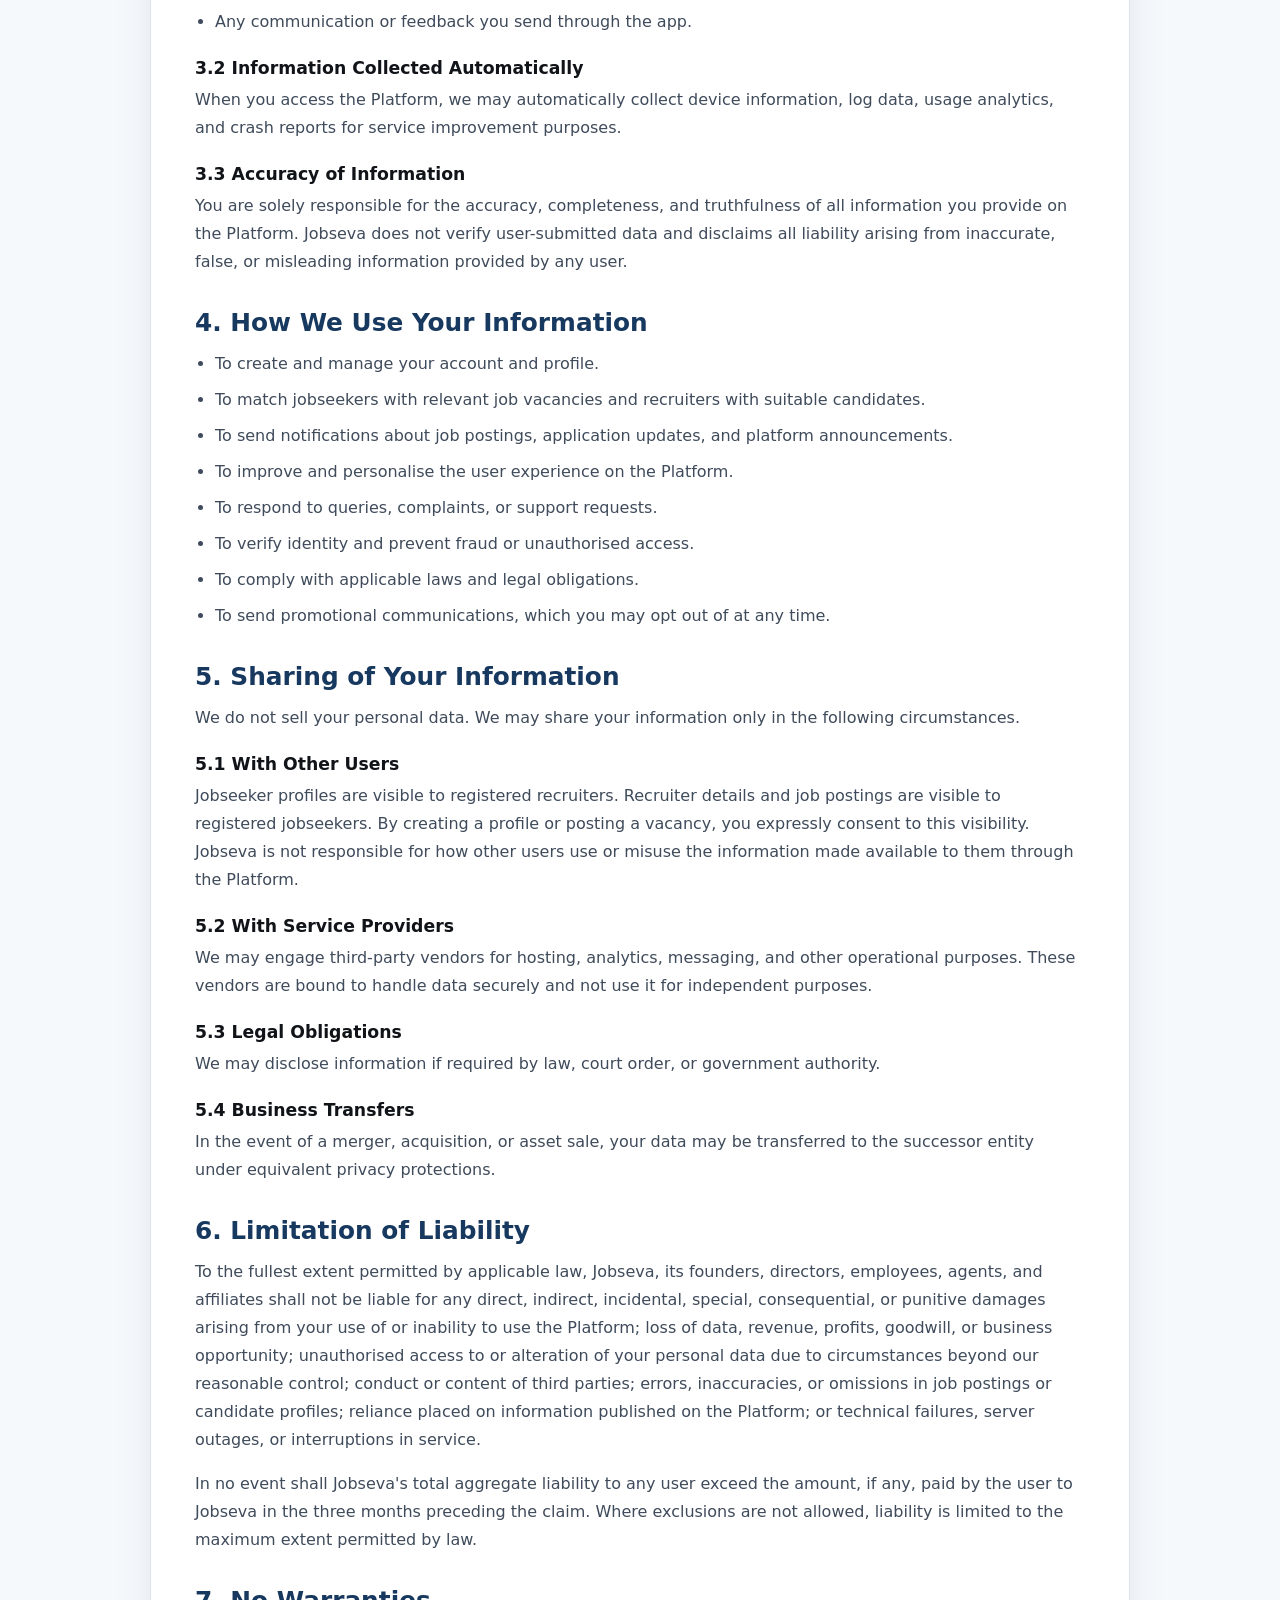
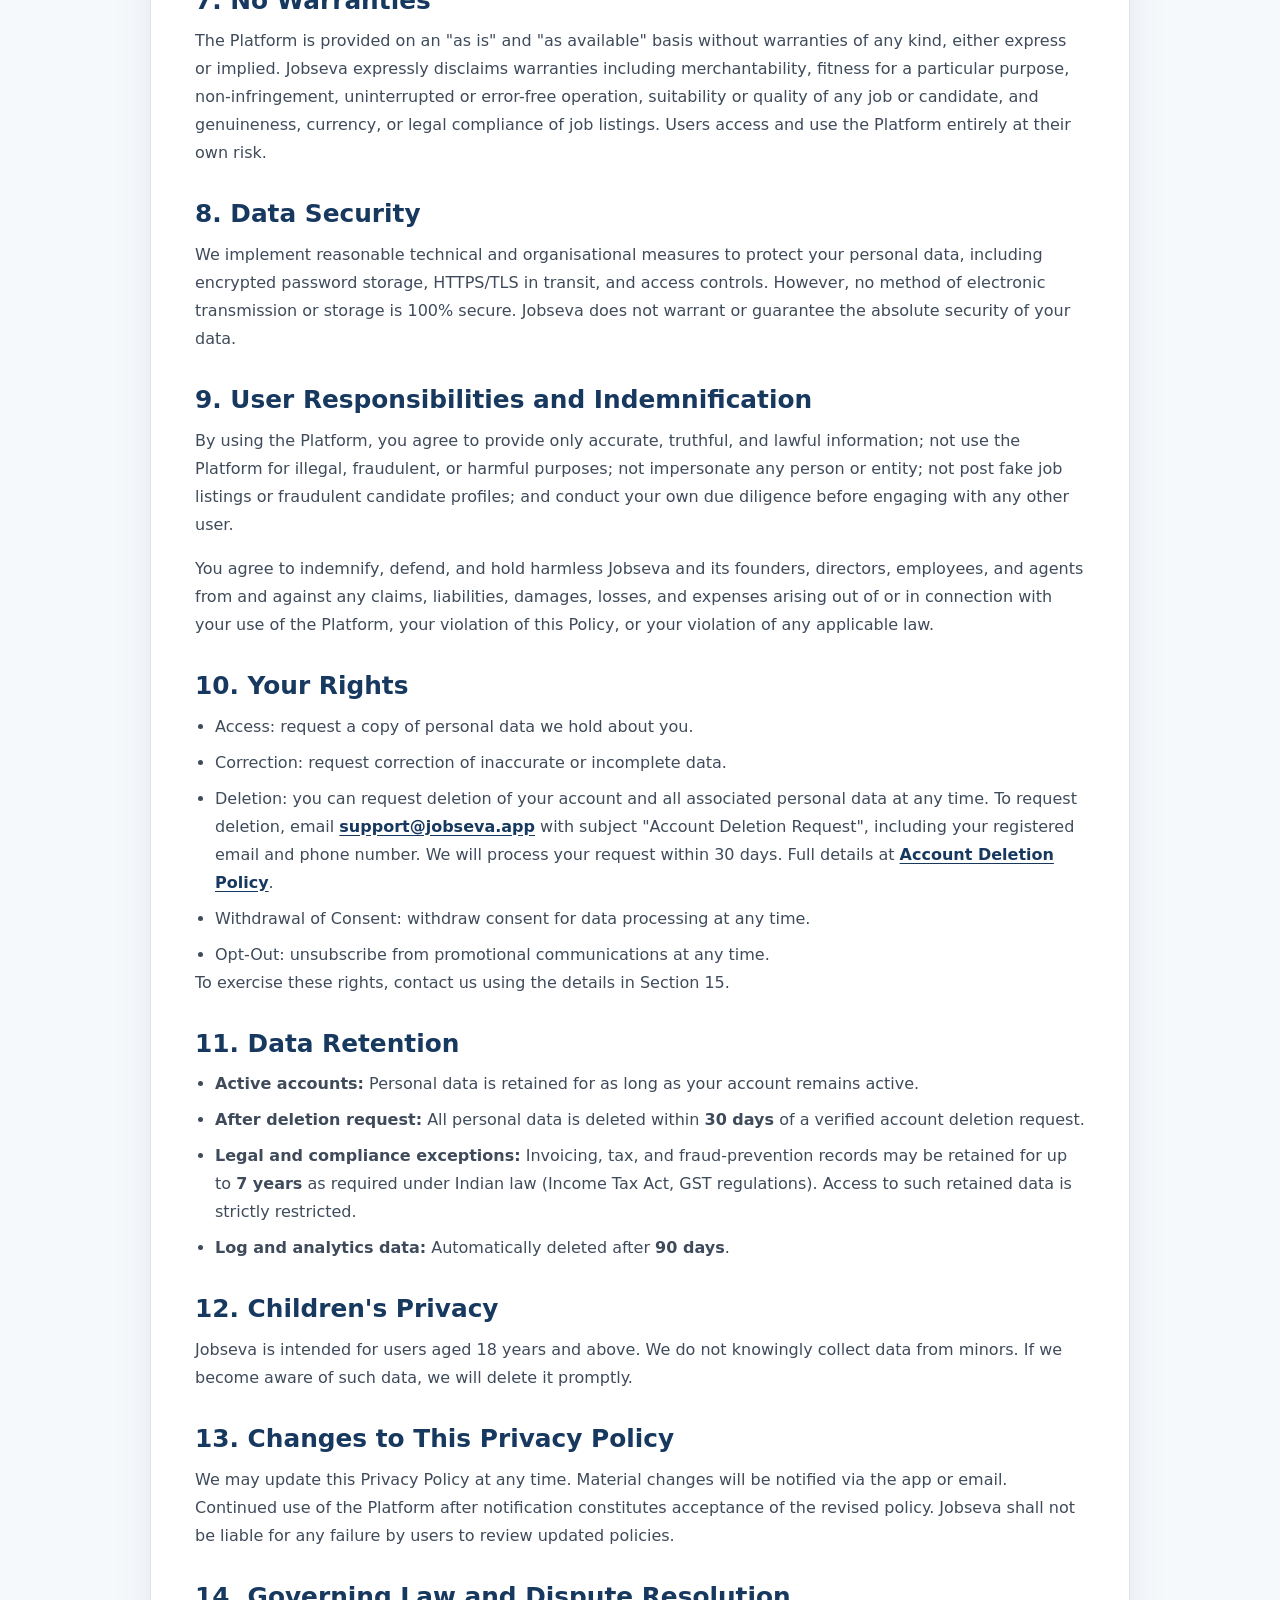
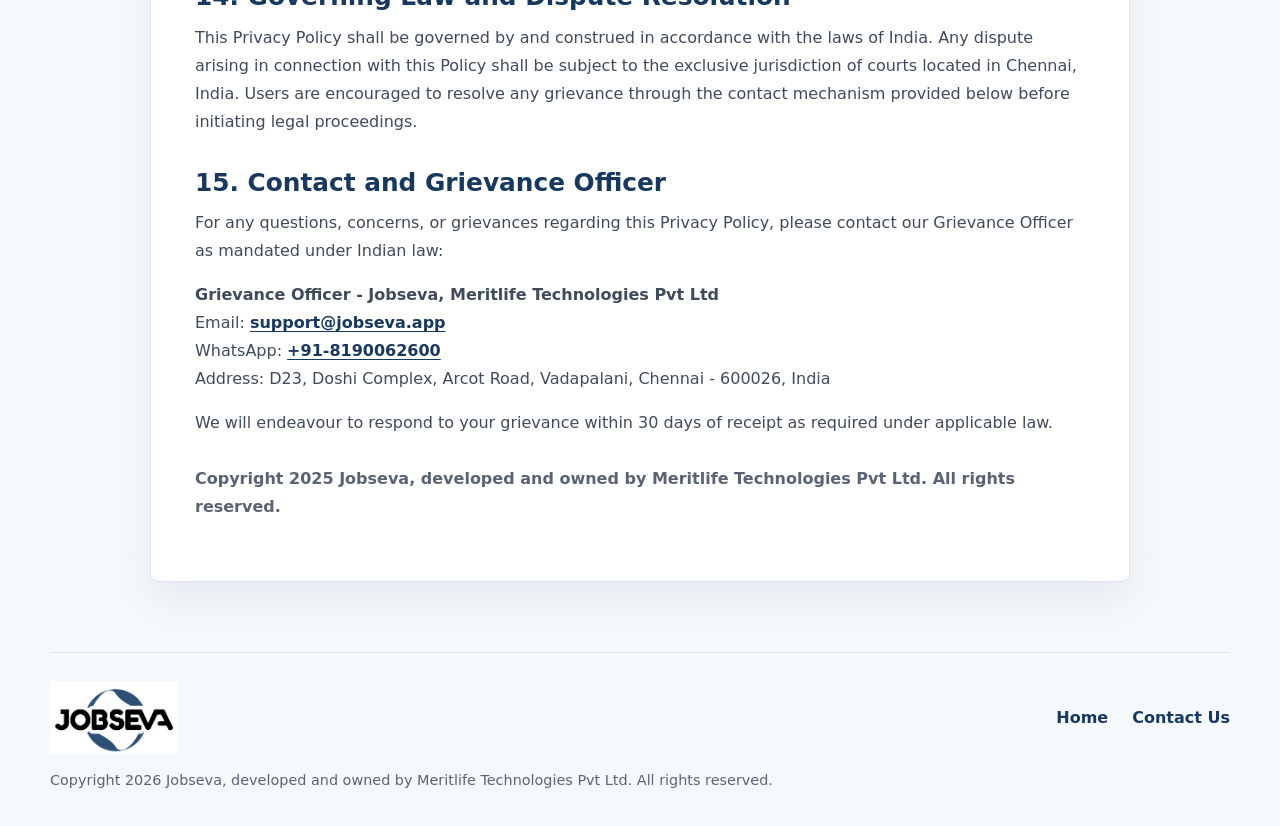
==== commit 807e5c63: "fill in address and city placeholders" ====
--- a/privacy-policy.html
+++ b/privacy-policy.html
@@ -119,11 +119,11 @@
         <p>We may update this Privacy Policy at any time. Material changes will be notified via the app or email. Continued use of the Platform after notification constitutes acceptance of the revised policy. Jobseva shall not be liable for any failure by users to review updated policies.</p>
 
         <h2>14. Governing Law and Dispute Resolution</h2>
-        <p>This Privacy Policy shall be governed by and construed in accordance with the laws of India. Any dispute arising in connection with this Policy shall be subject to the exclusive jurisdiction of courts located in [Your City], India. Users are encouraged to resolve any grievance through the contact mechanism provided below before initiating legal proceedings.</p>
+        <p>This Privacy Policy shall be governed by and construed in accordance with the laws of India. Any dispute arising in connection with this Policy shall be subject to the exclusive jurisdiction of courts located in Chennai, India. Users are encouraged to resolve any grievance through the contact mechanism provided below before initiating legal proceedings.</p>
 
         <h2>15. Contact and Grievance Officer</h2>
         <p>For any questions, concerns, or grievances regarding this Privacy Policy, please contact our Grievance Officer as mandated under Indian law:</p>
-        <p><strong>Grievance Officer - Jobseva, Meritlife Technologies Pvt Ltd</strong><br />Email: <a href="mailto:support@jobseva.app">support@jobseva.app</a><br />WhatsApp: <a href="tel:+918190062600">+91-8190062600</a><br />Address: [Your Registered Address], India</p>
+        <p><strong>Grievance Officer - Jobseva, Meritlife Technologies Pvt Ltd</strong><br />Email: <a href="mailto:support@jobseva.app">support@jobseva.app</a><br />WhatsApp: <a href="tel:+918190062600">+91-8190062600</a><br />Address: D23, Doshi Complex, Arcot Road, Vadapalani, Chennai - 600026, India</p>
         <p>We will endeavour to respond to your grievance within 30 days of receipt as required under applicable law.</p>
         <p class="copyright-line">Copyright 2025 Jobseva, developed and owned by Meritlife Technologies Pvt Ltd. All rights reserved.</p>
       </article>
